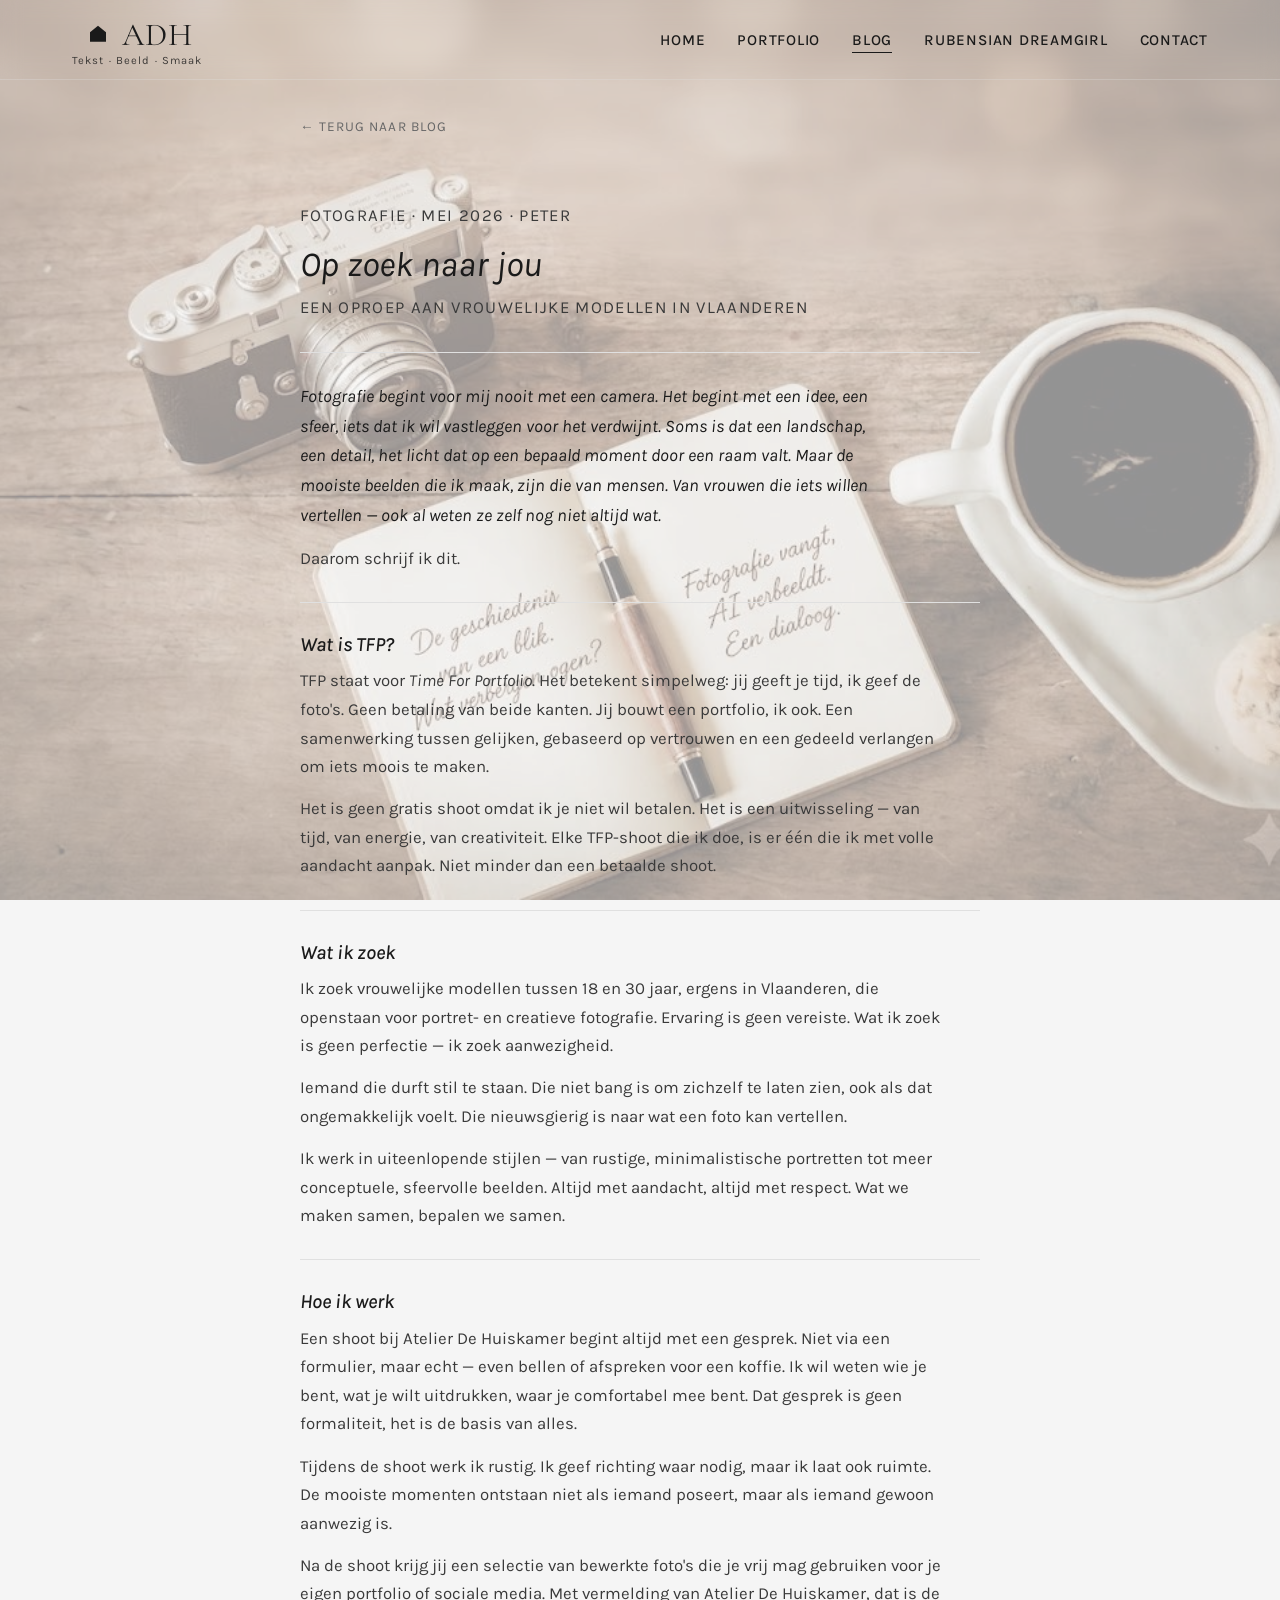
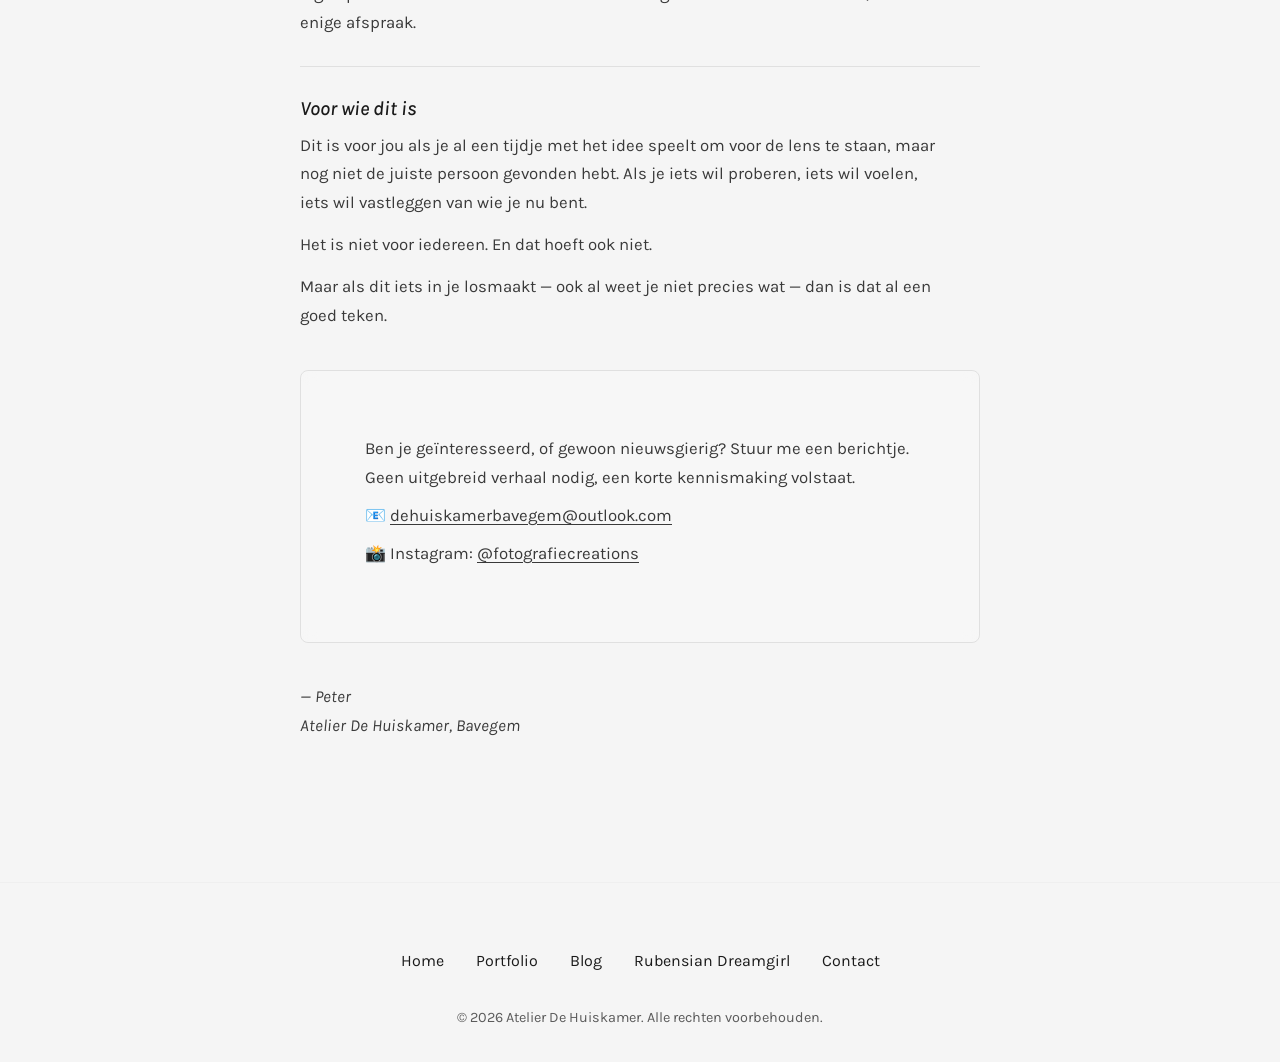
==== blog-tfp-modellen.html @ 31e9acdd "Add files via upload" ====
<!DOCTYPE html>
<html lang="nl">
<head>
  <meta charset="UTF-8">
  <meta name="viewport" content="width=device-width, initial-scale=1.0">
  <title>Op zoek naar jou — Atelier De Huiskamer</title>
  <meta name="description" content="Een oproep aan vrouwelijke modellen in Vlaanderen voor TFP fotografie samenwerking met Atelier De Huiskamer.">
  
  <!-- Fonts -->
  <link rel="preconnect" href="https://fonts.googleapis.com">
  <link rel="preconnect" href="https://fonts.gstatic.com" crossorigin>
  <link href="https://fonts.googleapis.com/css2?family=Cormorant+Garamond:ital,wght@0,400;0,500;0,600;1,400&family=Karla:wght@400;500;600&display=swap" rel="stylesheet">
  
  <!-- Stylesheet -->
  <link rel="stylesheet" href="style.css">

  <style>
    .blog-article {
      max-width: 680px;
      margin: 0 auto;
    }

    .blog-meta {
      font-family: var(--font-body);
      font-size: 0.85rem;
      color: var(--color-text-secondary);
      letter-spacing: 0.08em;
      text-transform: uppercase;
      margin-bottom: var(--spacing-lg);
    }

    .blog-article h1 {
      font-family: var(--font-heading);
      font-size: clamp(1.6rem, 4vw, 2.2rem);
      font-weight: 400;
      font-style: italic;
      line-height: 1.2;
      margin-bottom: 0.5rem;
    }

    .blog-article h2 {
      font-family: var(--font-heading);
      font-size: 1.25rem;
      font-weight: 500;
      font-style: italic;
      margin-top: 1.8rem;
      margin-bottom: 0.6rem;
      color: var(--color-text-primary);
    }

    .blog-article p {
      font-family: var(--font-body);
      font-size: 1.05rem;
      line-height: 1.7;
      color: #3a3a3a;
      margin-bottom: 0.85rem;
    }

    .blog-divider {
      border: none;
      border-top: 1px solid var(--color-border);
      margin: 1.8rem 0;
    }

    .blog-intro {
      font-size: 1.1rem !important;
      color: var(--color-text-primary) !important;
      font-style: italic;
    }

    .blog-contact {
      background-color: rgba(255, 255, 255, 0.20);
      backdrop-filter: blur(8px);
      border: 1px solid var(--color-border);
      border-radius: 8px;
      padding: var(--spacing-lg);
      margin-top: 2.5rem;
    }

    .blog-contact p {
      margin-bottom: 0.6rem;
    }

    .blog-contact a {
      color: var(--color-text-primary);
      text-decoration: underline;
      text-underline-offset: 3px;
    }

    .blog-signature {
      margin-top: 2.5rem;
      font-family: var(--font-heading);
      font-style: italic;
      font-size: 1rem;
      color: var(--color-text-secondary);
    }

    .back-link {
      display: inline-block;
      font-family: var(--font-body);
      font-size: 0.85rem;
      letter-spacing: 0.08em;
      text-transform: uppercase;
      color: var(--color-text-secondary);
      text-decoration: none;
      margin-bottom: var(--spacing-lg);
      transition: color 0.3s ease;
    }

    .back-link:hover {
      color: var(--color-text-primary);
    }

    .back-link::before {
      content: '← ';
    }
  </style>
</head>
<body>
  <!-- Navigation -->
  <nav class="main-nav">
    <div class="nav-container">
      <a href="index.html" class="logo">
        <div class="logo-main">
          <svg class="logo-icon" viewBox="0 0 100 100" xmlns="http://www.w3.org/2000/svg">
            <path d="M25 60 L50 40 L75 60 L75 90 L25 90 Z" fill="currentColor"/>
          </svg>
          <span class="logo-text">ADH</span>
        </div>
        <span class="logo-tagline">Tekst · Beeld · Smaak</span>
      </a>
      
      <button class="menu-toggle" aria-label="Menu">
        <span></span>
        <span></span>
        <span></span>
      </button>
      
      <ul class="nav-links">
        <li><a href="index.html">Home</a></li>
        <li><a href="portfolio.html">Portfolio</a></li>
        <li><a href="blog.html" class="active">Blog</a></li>
        <li><a href="portfolio-rubensian.html">Rubensian Dreamgirl</a></li>
        <li><a href="contact.html">Contact</a></li>
      </ul>
    </div>
  </nav>

  <!-- Main Content -->
  <main>
    <section class="section">
      <div class="container">
        <div class="blog-article">

          <a href="blog.html" class="back-link">Terug naar blog</a>

          <p class="blog-meta">Fotografie · mei 2026 · Peter</p>

          <h1>Op zoek naar jou</h1>
          <p class="blog-meta" style="margin-top: 0.25rem;">Een oproep aan vrouwelijke modellen in Vlaanderen</p>

          <hr class="blog-divider">

          <p class="blog-intro">
            Fotografie begint voor mij nooit met een camera. Het begint met een idee, 
            een sfeer, iets dat ik wil vastleggen voor het verdwijnt. Soms is dat een 
            landschap, een detail, het licht dat op een bepaald moment door een raam valt. 
            Maar de mooiste beelden die ik maak, zijn die van mensen. Van vrouwen die iets 
            willen vertellen — ook al weten ze zelf nog niet altijd wat.
          </p>

          <p>Daarom schrijf ik dit.</p>

          <hr class="blog-divider">

          <h2>Wat is TFP?</h2>

          <p>
            TFP staat voor <em>Time For Portfolio</em>. Het betekent simpelweg: jij geeft 
            je tijd, ik geef de foto's. Geen betaling van beide kanten. Jij bouwt een 
            portfolio, ik ook. Een samenwerking tussen gelijken, gebaseerd op vertrouwen 
            en een gedeeld verlangen om iets moois te maken.
          </p>

          <p>
            Het is geen gratis shoot omdat ik je niet wil betalen. Het is een uitwisseling 
            — van tijd, van energie, van creativiteit. Elke TFP-shoot die ik doe, is er één 
            die ik met volle aandacht aanpak. Niet minder dan een betaalde shoot.
          </p>

          <hr class="blog-divider">

          <h2>Wat ik zoek</h2>

          <p>
            Ik zoek vrouwelijke modellen tussen 18 en 30 jaar, ergens in Vlaanderen, die 
            openstaan voor portret- en creatieve fotografie. Ervaring is geen vereiste. 
            Wat ik zoek is geen perfectie — ik zoek aanwezigheid.
          </p>

          <p>
            Iemand die durft stil te staan. Die niet bang is om zichzelf te laten zien, 
            ook als dat ongemakkelijk voelt. Die nieuwsgierig is naar wat een foto kan vertellen.
          </p>

          <p>
            Ik werk in uiteenlopende stijlen — van rustige, minimalistische portretten tot 
            meer conceptuele, sfeervolle beelden. Altijd met aandacht, altijd met respect. 
            Wat we maken samen, bepalen we samen.
          </p>

          <hr class="blog-divider">

          <h2>Hoe ik werk</h2>

          <p>
            Een shoot bij Atelier De Huiskamer begint altijd met een gesprek. Niet via een 
            formulier, maar echt — even bellen of afspreken voor een koffie. Ik wil weten 
            wie je bent, wat je wilt uitdrukken, waar je comfortabel mee bent. Dat gesprek 
            is geen formaliteit, het is de basis van alles.
          </p>

          <p>
            Tijdens de shoot werk ik rustig. Ik geef richting waar nodig, maar ik laat ook 
            ruimte. De mooiste momenten ontstaan niet als iemand poseert, maar als iemand 
            gewoon aanwezig is.
          </p>

          <p>
            Na de shoot krijg jij een selectie van bewerkte foto's die je vrij mag gebruiken 
            voor je eigen portfolio of sociale media. Met vermelding van Atelier De Huiskamer, 
            dat is de enige afspraak.
          </p>

          <hr class="blog-divider">

          <h2>Voor wie dit is</h2>

          <p>
            Dit is voor jou als je al een tijdje met het idee speelt om voor de lens te staan, 
            maar nog niet de juiste persoon gevonden hebt. Als je iets wil proberen, iets wil 
            voelen, iets wil vastleggen van wie je nu bent.
          </p>

          <p>Het is niet voor iedereen. En dat hoeft ook niet.</p>

          <p>
            Maar als dit iets in je losmaakt — ook al weet je niet precies wat — 
            dan is dat al een goed teken.
          </p>

          <div class="blog-contact">
            <p>Ben je geïnteresseerd, of gewoon nieuwsgierig? Stuur me een berichtje. 
            Geen uitgebreid verhaal nodig, een korte kennismaking volstaat.</p>
            <p>📧 <a href="mailto:dehuiskamerbavegem@outlook.com">dehuiskamerbavegem@outlook.com</a></p>
            <p>📸 Instagram: <a href="https://instagram.com/fotografiecreations" target="_blank">@fotografiecreations</a></p>
          </div>

          <div class="blog-signature">
            <p>— Peter<br><em>Atelier De Huiskamer, Bavegem</em></p>
          </div>

        </div>
      </div>
    </section>
  </main>

  <!-- Footer -->
  <footer>
    <div class="footer-content">
      <div class="footer-links">
        <a href="index.html">Home</a>
        <a href="portfolio.html">Portfolio</a>
        <a href="blog.html">Blog</a>
        <a href="portfolio-rubensian.html">Rubensian Dreamgirl</a>
        <a href="contact.html">Contact</a>
      </div>
      <p class="footer-copyright">&copy; 2026 Atelier De Huiskamer. Alle rechten voorbehouden.</p>
    </div>
  </footer>

  <!-- JavaScript -->
  <script src="script.js"></script>
</body>
</html>
---- style.css ----
/* Atelier De Huiskamer - Main Stylesheet */

/* ===== CSS VARIABLES ===== */
:root {
  /* Colors - Refined monochrome palette */
  --color-bg: transparent;
  --color-text: #1a1a1a;
  --color-text-secondary: #666666;
  --color-accent: #333333;
  --color-border: #e0e0e0;
  --color-overlay: rgba(0, 0, 0, 0.9);
  
  /* Typography - Elegant and readable */
  --font-display: 'Cormorant Garamond', serif;
  --font-body: 'Karla', sans-serif;
  
  /* Spacing */
  --spacing-xs: 0.5rem;
  --spacing-sm: 1rem;
  --spacing-md: 2rem;
  --spacing-lg: 4rem;
  --spacing-xl: 6rem;
  
  /* Layout */
  --max-width: 1200px;
  --nav-height: 80px;
}

/* ===== RESET & BASE ===== */
* {
  margin: 0;
  padding: 0;
  box-sizing: border-box;
}

html {
  font-size: 16px;
  scroll-behavior: smooth;
}

body {
  font-family: var(--font-body);
  color: var(--color-text);
  background-color: #f5f5f5;
  line-height: 1.7;
  -webkit-font-smoothing: antialiased;
  -moz-osx-font-smoothing: grayscale;
  position: relative;
}

body::before {
  content: '';
  position: fixed;
  top: 0;
  left: 0;
  width: 100%;
  height: 100%;
  background-image: url('images/background.png');
  background-size: cover;
  background-position: center;
  background-repeat: no-repeat;
  opacity: 0.40;
  z-index: -1;
  pointer-events: none;
}

img {
  max-width: 100%;
  height: auto;
  display: block;
}

a {
  color: inherit;
  text-decoration: none;
  transition: opacity 0.3s ease;
}

a:hover {
  opacity: 0.7;
}

/* ===== TYPOGRAPHY ===== */
h1, h2, h3, h4, h5, h6 {
  font-family: var(--font-display);
  font-weight: 400;
  line-height: 1.3;
}

h1 {
  font-size: clamp(2.5rem, 6vw, 4rem);
  margin-bottom: var(--spacing-md);
}

h2 {
  font-size: clamp(2rem, 4vw, 3rem);
  margin-bottom: var(--spacing-md);
}

h3 {
  font-size: clamp(1.5rem, 3vw, 2rem);
  margin-bottom: var(--spacing-sm);
}

p {
  margin-bottom: var(--spacing-sm);
  max-width: 65ch;
}

.lead-text {
  font-size: 1.2rem;
  color: var(--color-text-secondary);
  max-width: 60ch;
}

/* ===== NAVIGATION ===== */
.main-nav {
  position: fixed;
  top: 0;
  left: 0;
  right: 0;
  height: var(--nav-height);
  background-color: transparent;
  backdrop-filter: blur(10px);
  border-bottom: 1px solid rgba(224, 224, 224, 0.3);
  z-index: 1000;
  transition: transform 0.3s ease;
}

.nav-container {
  max-width: var(--max-width);
  margin: 0 auto;
  padding: 0 var(--spacing-md);
  height: 100%;
  display: flex;
  align-items: center;
  justify-content: space-between;
}

.logo {
  display: inline-flex;
  flex-direction: column;
  align-items: center;
  gap: 0.25rem;
  white-space: nowrap;
}

.logo-main {
  display: flex;
  align-items: baseline;
  gap: 0.5rem;
}

.logo-icon {
  width: 32px;
  height: 32px;
  flex-shrink: 0;
}

.logo-text {
  font-family: var(--font-display);
  font-size: 2rem;
  font-weight: 400;
  letter-spacing: 0.02em;
  flex-shrink: 0;
  line-height: 1;
}

.logo-tagline {
  font-size: 0.7rem;
  letter-spacing: 0.1em;
  white-space: nowrap;
  font-family: var(--font-body);
  opacity: 0.8;
  line-height: 1;
}

.nav-links {
  display: flex;
  gap: var(--spacing-md);
  list-style: none;
}

.nav-links a {
  font-size: 0.95rem;
  letter-spacing: 0.05em;
  text-transform: uppercase;
  font-weight: 500;
  position: relative;
}

.nav-links a::after {
  content: '';
  position: absolute;
  bottom: -4px;
  left: 0;
  width: 0;
  height: 1px;
  background-color: var(--color-text);
  transition: width 0.3s ease;
}

.nav-links a:hover::after,
.nav-links a.active::after {
  width: 100%;
}

/* Mobile menu toggle */
.menu-toggle {
  display: none;
  background: none;
  border: none;
  cursor: pointer;
  padding: var(--spacing-xs);
}

.menu-toggle span {
  display: block;
  width: 25px;
  height: 2px;
  background-color: var(--color-text);
  margin: 5px 0;
  transition: 0.3s;
}

/* ===== LAYOUT ===== */
main {
  margin-top: var(--nav-height);
}

.container {
  max-width: var(--max-width);
  margin: 0 auto;
  padding: 0 var(--spacing-md);
}

.section {
  padding: var(--spacing-md) 0;
}

.section-header {
  text-align: center;
  margin-bottom: var(--spacing-lg);
}

/* ===== HERO SECTION ===== */
.hero {
  min-height: 50vh;
  display: flex;
  align-items: center;
  justify-content: center;
  text-align: center;
  padding: var(--spacing-lg) var(--spacing-md);
}

.hero-content {
  max-width: 800px;
  background-color: rgba(255, 255, 255, 0.20);
  padding: var(--spacing-md);
  border-radius: 8px;
  backdrop-filter: blur(8px);
}

.hero h1 {
  margin-bottom: var(--spacing-md);
}

.hero .tagline {
  font-family: var(--font-display);
  font-size: 1.1rem;
  color: var(--color-text-secondary);
  margin-bottom: var(--spacing-lg);
  font-style: italic;
}

/* ===== PORTFOLIO GRID ===== */
.portfolio-grid {
  display: grid;
  grid-template-columns: repeat(auto-fit, minmax(300px, 1fr));
  gap: var(--spacing-md);
  margin-top: var(--spacing-lg);
}

.portfolio-card {
  position: relative;
  overflow: hidden;
  aspect-ratio: 4/5;
  background-color: transparent;
  cursor: pointer;
  transition: transform 0.3s ease;
}

.portfolio-card:hover {
  transform: translateY(-4px);
}

.portfolio-card img {
  width: 100%;
  height: 100%;
  object-fit: cover;
  transition: transform 0.6s ease;
}

.portfolio-card:hover img {
  transform: scale(1.05);
}

.portfolio-card-overlay {
  display: none;
}

.portfolio-card-title {
  font-family: var(--font-display);
  font-size: 1.5rem;
  margin-bottom: var(--spacing-xs);
}

.portfolio-card-subtitle {
  font-size: 0.9rem;
  opacity: 0.9;
}

/* ===== PORTFOLIO SECTIONS ===== */
.portfolio-section-grid {
  display: grid;
  grid-template-columns: repeat(auto-fit, minmax(280px, 1fr));
  gap: var(--spacing-lg);
  margin-top: var(--spacing-lg);
}

.section-card {
  text-align: center;
  padding: var(--spacing-md);
  border: 1px solid var(--color-border);
  background-color: rgba(255, 255, 255, 0.20);
  backdrop-filter: blur(8px);
  border-radius: 4px;
  transition: border-color 0.3s ease, transform 0.3s ease;
}

.section-card:hover {
  border-color: var(--color-accent);
  transform: translateY(-4px);
}

.section-card h3 {
  font-size: 1.8rem;
  margin-bottom: var(--spacing-sm);
}

.section-card p {
  margin: 0 auto var(--spacing-md);
  color: var(--color-text-secondary);
}

.btn {
  display: inline-block;
  padding: var(--spacing-sm) var(--spacing-md);
  border: 1px solid var(--color-text);
  font-size: 0.9rem;
  letter-spacing: 0.05em;
  text-transform: uppercase;
  transition: background-color 0.3s ease, color 0.3s ease;
}

.btn:hover {
  background-color: var(--color-text);
  color: var(--color-bg);
  opacity: 1;
}

/* ===== BLOG ===== */
.blog-grid {
  display: grid;
  grid-template-columns: repeat(auto-fill, minmax(320px, 1fr));
  gap: var(--spacing-lg);
  margin-top: var(--spacing-lg);
}

.blog-card {
  border: 1px solid var(--color-border);
  background-color: rgba(255, 255, 255, 0.20);
  backdrop-filter: blur(8px);
  border-radius: 4px;
  overflow: hidden;
  transition: transform 0.3s ease;
}

.blog-card:hover {
  transform: translateY(-4px);
}

.blog-card-image {
  width: 100%;
  aspect-ratio: 16/9;
  background-color: transparent;
  overflow: hidden;
}

.blog-card-image img {
  width: 100%;
  height: 100%;
  object-fit: cover;
  transition: transform 0.6s ease;
}

.blog-card:hover .blog-card-image img {
  transform: scale(1.05);
}

.blog-card-content {
  padding: var(--spacing-md);
}

.blog-category {
  font-size: 0.85rem;
  text-transform: uppercase;
  letter-spacing: 0.1em;
  color: var(--color-text-secondary);
  margin-bottom: var(--spacing-xs);
}

.blog-card h3 {
  font-size: 1.5rem;
  margin-bottom: var(--spacing-sm);
}

.blog-excerpt {
  color: var(--color-text-secondary);
  margin-bottom: var(--spacing-sm);
}

.blog-meta {
  font-size: 0.9rem;
  color: var(--color-text-secondary);
}

/* ===== CONTACT ===== */
.contact-content {
  max-width: 600px;
  margin: 0 auto;
  text-align: center;
}

.contact-info {
  margin-top: var(--spacing-lg);
}

.contact-item {
  margin-bottom: var(--spacing-md);
}

.contact-item h3 {
  font-size: 1.2rem;
  margin-bottom: var(--spacing-xs);
}

.contact-item a {
  color: var(--color-text-secondary);
  border-bottom: 1px solid var(--color-border);
  transition: border-color 0.3s ease;
}

.contact-item a:hover {
  border-color: var(--color-text);
  opacity: 1;
}

/* ===== LIGHTBOX ===== */
.lightbox {
  display: none;
  position: fixed;
  top: 0;
  left: 0;
  width: 100%;
  height: 100%;
  background-color: var(--color-overlay);
  z-index: 2000;
  align-items: center;
  justify-content: center;
  padding: var(--spacing-md);
  animation: fadeIn 0.3s ease;
}

.lightbox.active {
  display: flex;
}

.lightbox-content {
  max-width: 90vw;
  max-height: 90vh;
  position: relative;
  animation: scaleIn 0.3s ease;
}

.lightbox-image {
  max-width: 100%;
  max-height: 90vh;
  object-fit: contain;
}

.lightbox-close {
  position: absolute;
  top: -40px;
  right: 0;
  background: none;
  border: none;
  color: white;
  font-size: 2rem;
  cursor: pointer;
  padding: var(--spacing-xs);
  opacity: 0.8;
  transition: opacity 0.3s ease;
}

.lightbox-close:hover {
  opacity: 1;
}

.lightbox-nav {
  position: absolute;
  top: 50%;
  transform: translateY(-50%);
  background: rgba(255, 255, 255, 0.1);
  border: none;
  color: white;
  font-size: 2rem;
  padding: var(--spacing-md);
  cursor: pointer;
  opacity: 0.8;
  transition: opacity 0.3s ease, background 0.3s ease;
}

.lightbox-nav:hover {
  opacity: 1;
  background: rgba(255, 255, 255, 0.2);
}

.lightbox-prev {
  left: var(--spacing-md);
}

.lightbox-next {
  right: var(--spacing-md);
}

/* ===== PASSWORD PROTECTION ===== */
.password-overlay {
  display: flex;
  align-items: center;
  justify-content: center;
  min-height: 60vh;
}

.password-form {
  text-align: center;
  max-width: 400px;
  padding: var(--spacing-lg);
  border: 1px solid var(--color-border);
  background-color: rgba(255, 255, 255, 0.20);
  backdrop-filter: blur(10px);
  border-radius: 4px;
}

.password-form h2 {
  margin-bottom: var(--spacing-md);
}

.password-form p {
  margin: 0 auto var(--spacing-md);
  color: var(--color-text-secondary);
}

.password-input {
  width: 100%;
  padding: var(--spacing-sm);
  margin-bottom: var(--spacing-sm);
  border: 1px solid var(--color-border);
  font-family: var(--font-body);
  font-size: 1rem;
}

.password-input:focus {
  outline: none;
  border-color: var(--color-text);
}

.password-error {
  color: #d32f2f;
  font-size: 0.9rem;
  margin-top: var(--spacing-xs);
  display: none;
}

.password-error.show {
  display: block;
}

.content-locked {
  display: none;
}

.content-unlocked {
  display: block;
}

/* ===== FOOTER ===== */
footer {
  background-color: transparent;
  color: var(--color-text);
  padding: var(--spacing-lg) 0 var(--spacing-md);
  margin-top: var(--spacing-xl);
  border-top: 1px solid rgba(224, 224, 224, 0.3);
}

.footer-content {
  max-width: var(--max-width);
  margin: 0 auto;
  padding: 0 var(--spacing-md);
  text-align: center;
}

.footer-tagline {
  font-family: var(--font-display);
  font-size: 1.1rem;
  margin-bottom: var(--spacing-md);
  font-style: italic;
}

.footer-links {
  display: flex;
  justify-content: center;
  gap: var(--spacing-md);
  margin-bottom: var(--spacing-md);
  flex-wrap: wrap;
}

.footer-copyright {
  font-size: 0.9rem;
  opacity: 0.7;
  text-align: center;
  margin: 0 auto;
  width: 100%;
}

/* ===== ANIMATIONS ===== */
@keyframes fadeIn {
  from { opacity: 0; }
  to { opacity: 1; }
}

@keyframes scaleIn {
  from { 
    opacity: 0;
    transform: scale(0.9);
  }
  to { 
    opacity: 1;
    transform: scale(1);
  }
}

/* ===== RESPONSIVE ===== */
@media (max-width: 768px) {
  :root {
    --nav-height: 60px;
    --spacing-lg: 3rem;
    --spacing-xl: 4rem;
  }
  
  .menu-toggle {
    display: block;
  }
  
  .nav-links {
    position: fixed;
    top: var(--nav-height);
    left: 0;
    right: 0;
    background-color: rgba(245, 245, 245, 0.9);
    backdrop-filter: blur(10px);
    flex-direction: column;
    padding: var(--spacing-md);
    gap: var(--spacing-sm);
    border-bottom: 1px solid rgba(224, 224, 224, 0.3);
    transform: translateY(-100%);
    opacity: 0;
    transition: transform 0.3s ease, opacity 0.3s ease;
  }
  
  .nav-links.active {
    transform: translateY(0);
    opacity: 1;
  }
  
  .portfolio-section-grid {
    grid-template-columns: 1fr;
  }
  
  .lightbox-nav {
    font-size: 1.5rem;
    padding: var(--spacing-sm);
  }
  
  .lightbox-prev {
    left: var(--spacing-xs);
  }
  
  .lightbox-next {
    right: var(--spacing-xs);
  }
}

/* ===== UTILITIES ===== */
.text-center {
  text-align: center;
}

.mt-lg {
  margin-top: var(--spacing-lg);
}

.mb-lg {
  margin-bottom: var(--spacing-lg);
}

.hidden {
  display: none !important;
}
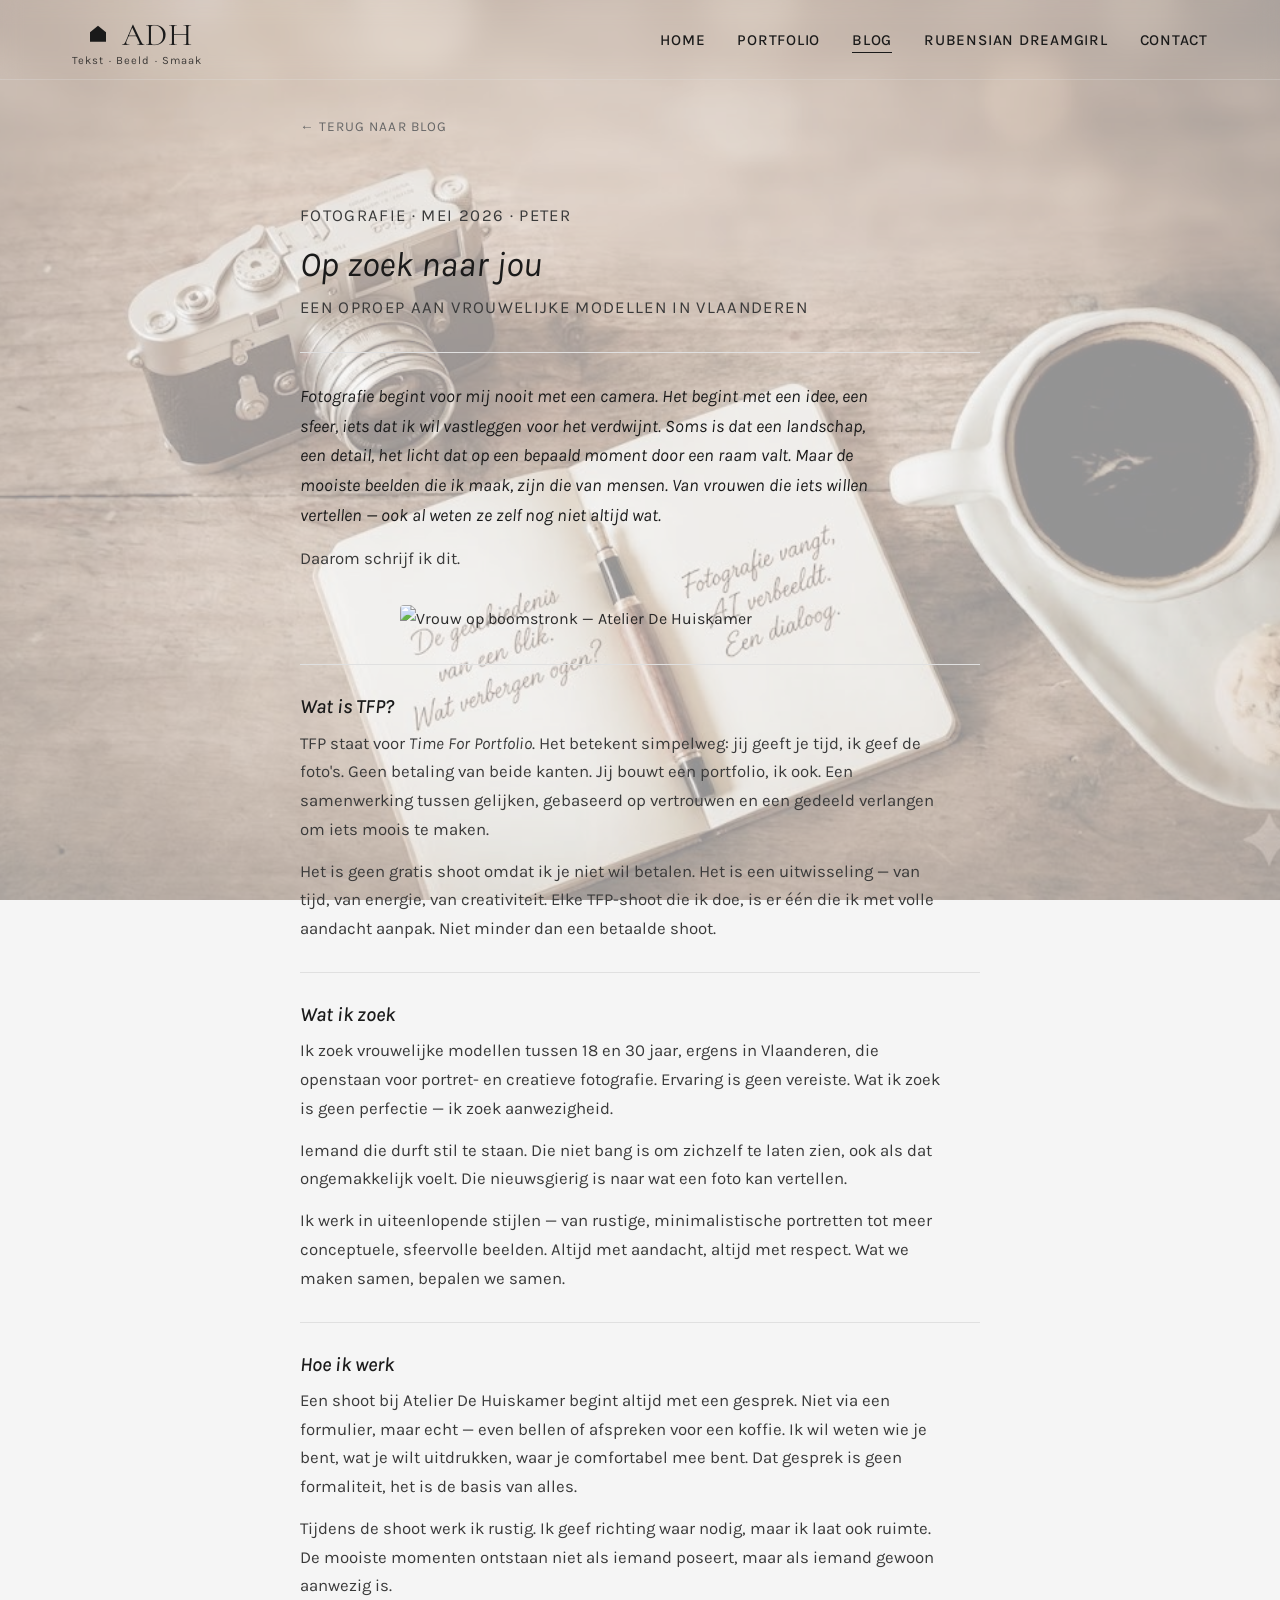
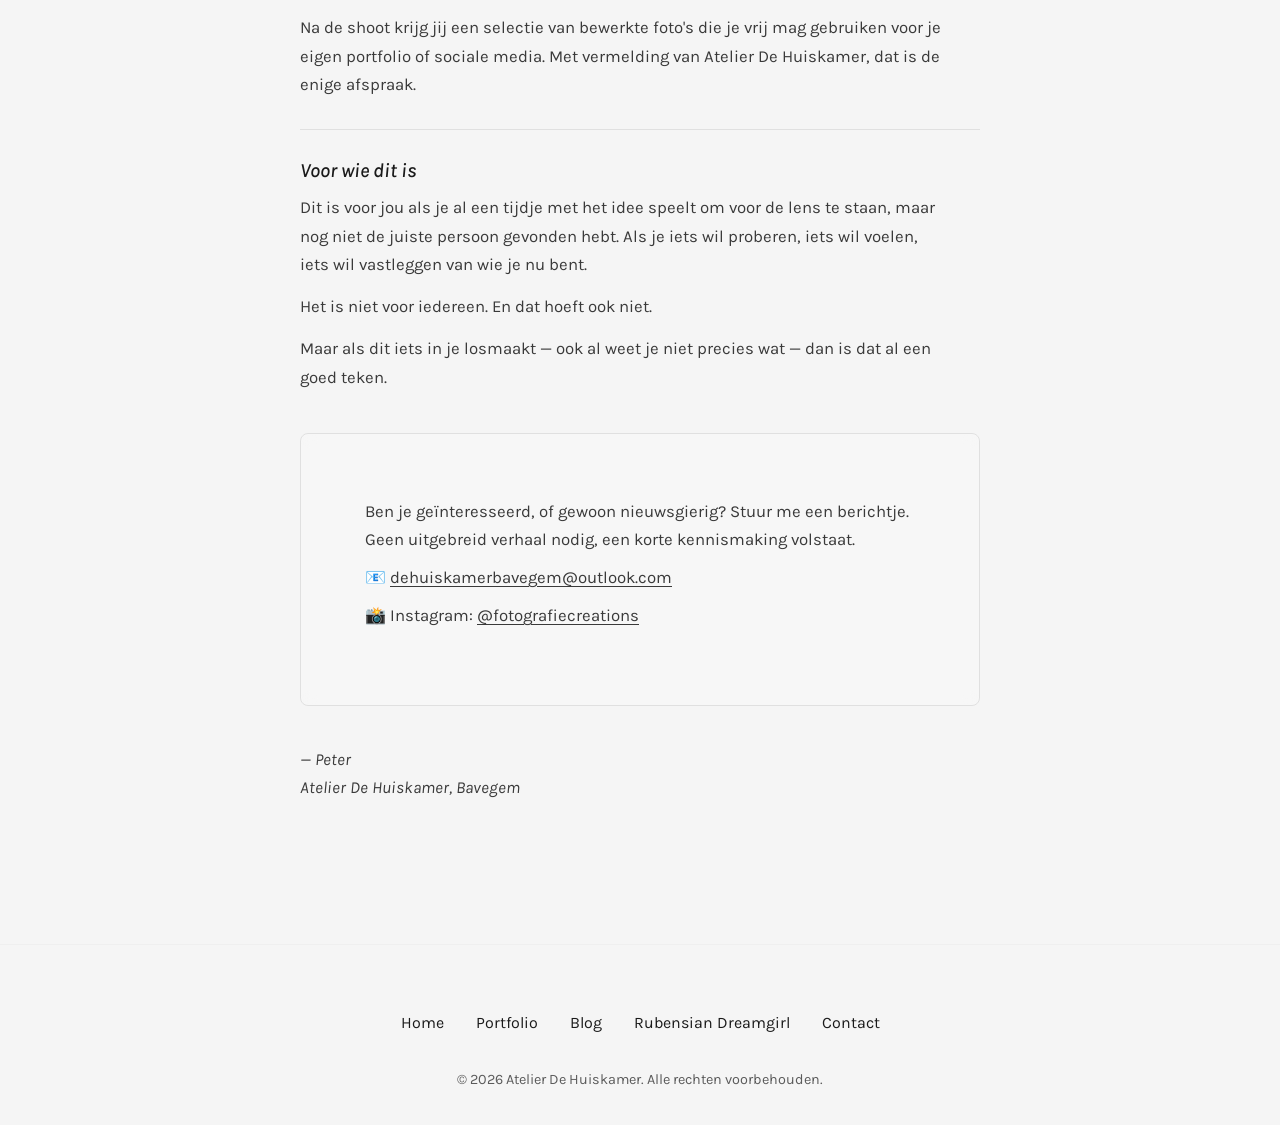
==== commit 45f59b3f: "Add files via upload" ====
--- a/blog-tfp-modellen.html
+++ b/blog-tfp-modellen.html
@@ -171,6 +171,10 @@
 
           <p>Daarom schrijf ik dit.</p>
 
+          <div style="margin: 2rem auto; max-width: 480px;">
+            <img src="images/DSCF3031-54.jpg" alt="Vrouw op boomstronk — Atelier De Huiskamer" style="width: 100%; border-radius: 4px; display: block; opacity: 0.92;">
+          </div>
+
           <hr class="blog-divider">
 
           <h2>Wat is TFP?</h2>
